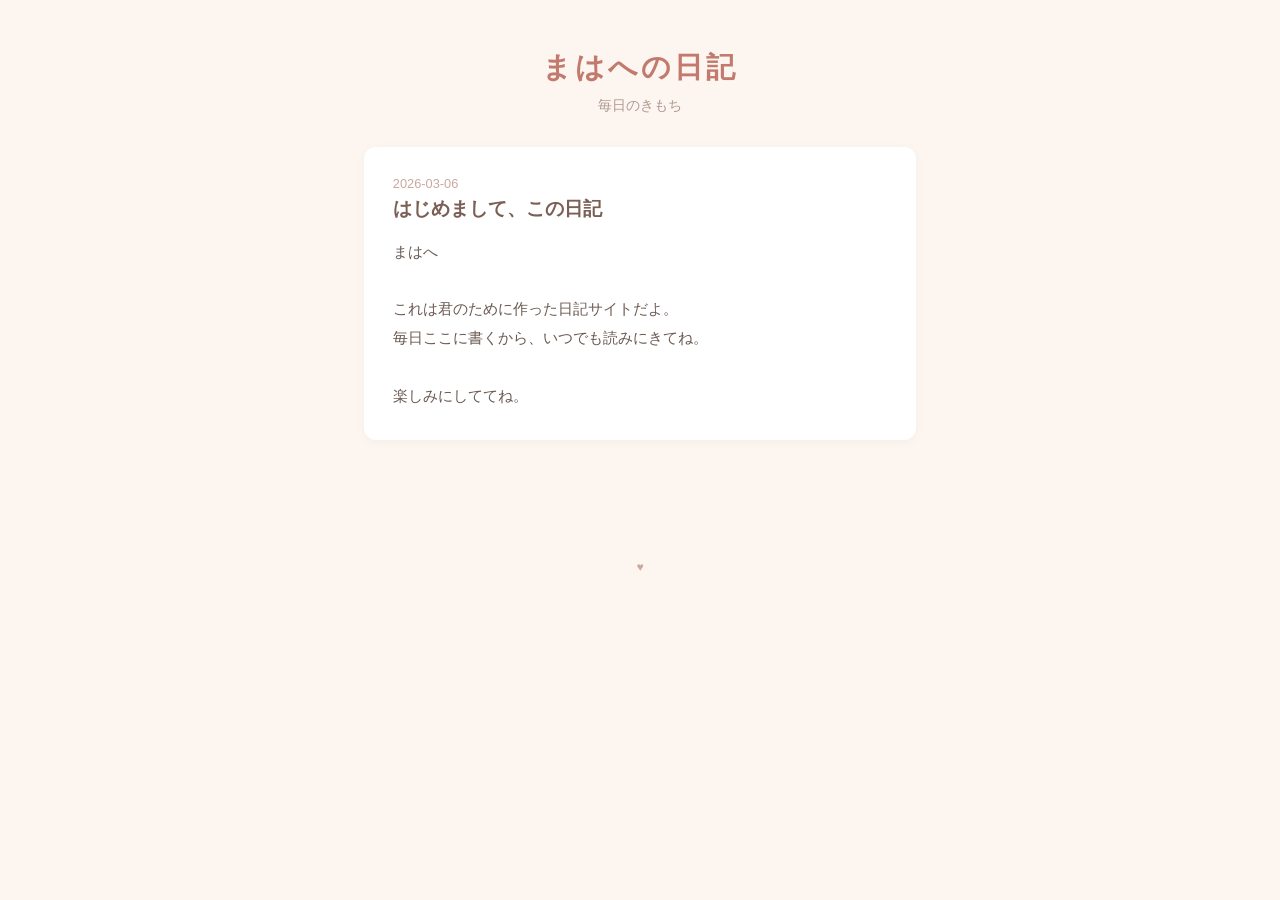
==== index.html @ f132eac3 "【初期化】日記サイト作成" ====
<!DOCTYPE html>
<html lang="ja">
<head>
  <meta charset="UTF-8">
  <meta name="viewport" content="width=device-width, initial-scale=1.0">
  <title>まはへの日記</title>
  <style>
    * { margin: 0; padding: 0; box-sizing: border-box; }

    body {
      font-family: "Hiragino Kaku Gothic ProN", "Noto Sans JP", sans-serif;
      background: #fdf6f0;
      color: #5a4a42;
      min-height: 100vh;
    }

    header {
      text-align: center;
      padding: 3rem 1rem 2rem;
    }

    header h1 {
      font-size: 1.8rem;
      font-weight: 600;
      color: #c27a6e;
      letter-spacing: 0.1em;
    }

    header p {
      margin-top: 0.5rem;
      font-size: 0.9rem;
      color: #b09a90;
    }

    main {
      max-width: 600px;
      margin: 0 auto;
      padding: 0 1.5rem 4rem;
    }

    .entry {
      background: #fff;
      border-radius: 12px;
      padding: 1.8rem;
      margin-bottom: 1.5rem;
      box-shadow: 0 2px 8px rgba(160, 130, 120, 0.08);
    }

    .entry-date {
      font-size: 0.8rem;
      color: #c9a99e;
      margin-bottom: 0.3rem;
    }

    .entry-title {
      font-size: 1.2rem;
      font-weight: 600;
      color: #7a5f55;
      margin-bottom: 1rem;
    }

    .entry-body {
      font-size: 0.95rem;
      line-height: 1.9;
      white-space: pre-line;
      color: #6b5a52;
    }

    .no-entries {
      text-align: center;
      padding: 3rem;
      color: #b09a90;
    }

    footer {
      text-align: center;
      padding: 2rem;
      font-size: 0.75rem;
      color: #c9a99e;
    }
  </style>
</head>
<body>
  <header>
    <h1>まはへの日記</h1>
    <p>毎日のきもち</p>
  </header>
  <main id="entries"></main>
  <footer>&hearts;</footer>
  <script src="entries.js"></script>
  <script>
    const main = document.getElementById("entries");

    if (!entries || entries.length === 0) {
      main.innerHTML = '<p class="no-entries">まだ日記がありません</p>';
    } else {
      entries.forEach(e => {
        const d = document.createElement("article");
        d.className = "entry";
        d.innerHTML = `
          <div class="entry-date">${e.date}</div>
          <div class="entry-title">${e.title}</div>
          <div class="entry-body">${e.body}</div>
        `;
        main.appendChild(d);
      });
    }
  </script>
</body>
</html>
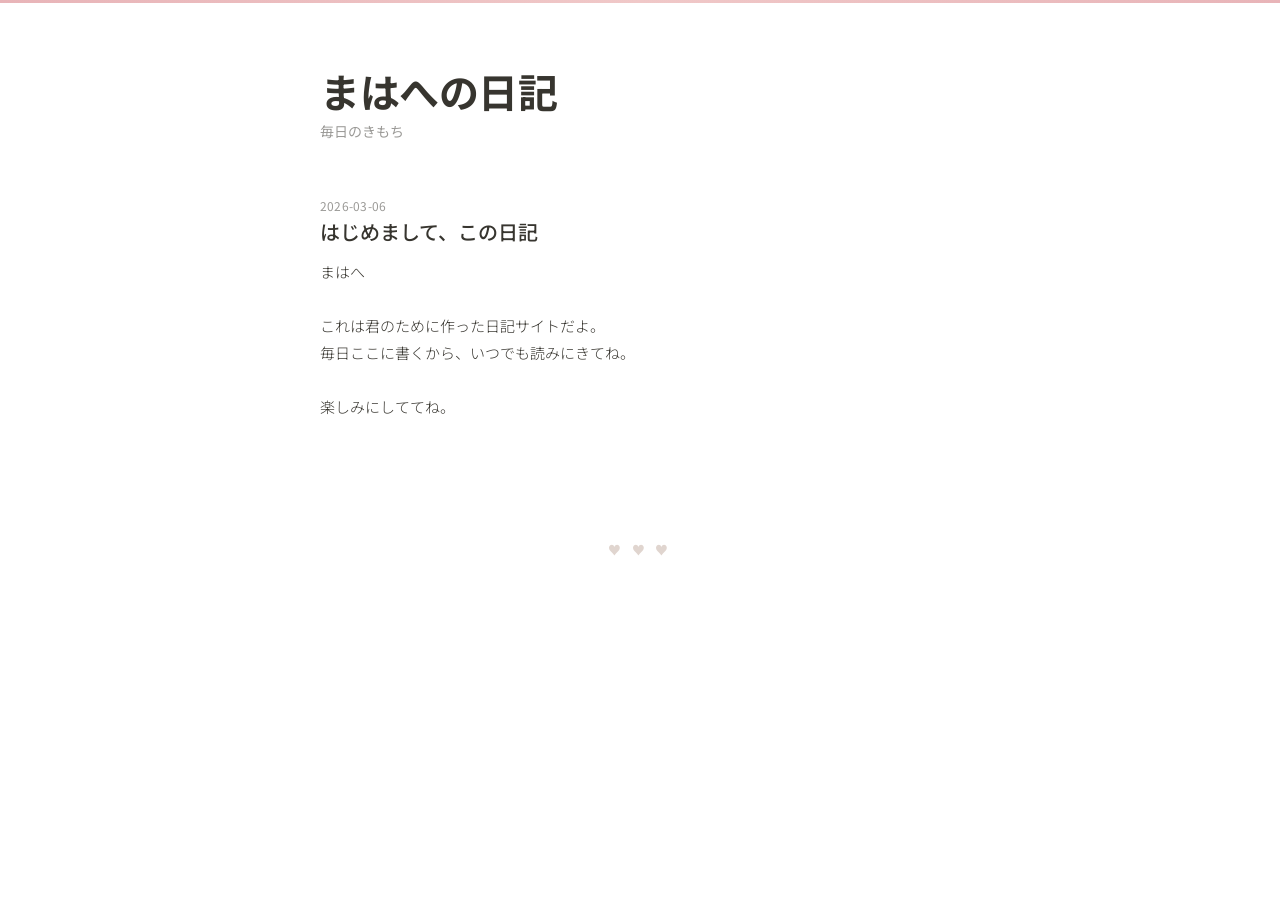
==== commit 251b3b82: "【修正】Notion風モバイルファーストデザイン" ====
--- a/index.html
+++ b/index.html
@@ -4,89 +4,117 @@
   <meta charset="UTF-8">
   <meta name="viewport" content="width=device-width, initial-scale=1.0">
   <title>まはへの日記</title>
+  <link rel="preconnect" href="https://fonts.googleapis.com">
+  <link rel="preconnect" href="https://fonts.gstatic.com" crossorigin>
+  <link href="https://fonts.googleapis.com/css2?family=Noto+Sans+JP:wght@300;400;500;700&display=swap" rel="stylesheet">
   <style>
     * { margin: 0; padding: 0; box-sizing: border-box; }
 
     body {
-      font-family: "Hiragino Kaku Gothic ProN", "Noto Sans JP", sans-serif;
-      background: #fdf6f0;
-      color: #5a4a42;
+      font-family: "Noto Sans JP", -apple-system, BlinkMacSystemFont, sans-serif;
+      background: #ffffff;
+      color: #37352f;
       min-height: 100vh;
+      -webkit-font-smoothing: antialiased;
+    }
+
+    /* Notion-style top accent bar */
+    .accent-bar {
+      height: 3px;
+      background: linear-gradient(90deg, #e8b4b8, #f0c8c8, #e8b4b8);
     }
 
     header {
-      text-align: center;
-      padding: 3rem 1rem 2rem;
+      max-width: 680px;
+      margin: 0 auto;
+      padding: 2.5rem 1.25rem 0;
     }
 
     header h1 {
-      font-size: 1.8rem;
-      font-weight: 600;
-      color: #c27a6e;
-      letter-spacing: 0.1em;
+      font-size: 2rem;
+      font-weight: 700;
+      color: #37352f;
+      letter-spacing: -0.01em;
+      line-height: 1.2;
     }
 
     header p {
-      margin-top: 0.5rem;
-      font-size: 0.9rem;
-      color: #b09a90;
+      margin-top: 0.4rem;
+      font-size: 0.875rem;
+      color: #9b9a97;
+      font-weight: 400;
     }
 
     main {
-      max-width: 600px;
+      max-width: 680px;
       margin: 0 auto;
-      padding: 0 1.5rem 4rem;
+      padding: 1.5rem 1.25rem 4rem;
     }
 
     .entry {
-      background: #fff;
-      border-radius: 12px;
-      padding: 1.8rem;
-      margin-bottom: 1.5rem;
-      box-shadow: 0 2px 8px rgba(160, 130, 120, 0.08);
+      padding: 1.5rem 0;
+      border-bottom: 1px solid #f0eeeb;
+    }
+
+    .entry:last-child {
+      border-bottom: none;
     }
 
     .entry-date {
-      font-size: 0.8rem;
-      color: #c9a99e;
-      margin-bottom: 0.3rem;
+      font-size: 0.75rem;
+      color: #9b9a97;
+      margin-bottom: 0.25rem;
+      font-weight: 400;
+      letter-spacing: 0.02em;
     }
 
     .entry-title {
-      font-size: 1.2rem;
-      font-weight: 600;
-      color: #7a5f55;
-      margin-bottom: 1rem;
+      font-size: 1.25rem;
+      font-weight: 500;
+      color: #37352f;
+      margin-bottom: 0.75rem;
+      line-height: 1.4;
     }
 
     .entry-body {
-      font-size: 0.95rem;
-      line-height: 1.9;
+      font-size: 0.9375rem;
+      line-height: 1.8;
       white-space: pre-line;
-      color: #6b5a52;
+      color: #37352f;
+      font-weight: 300;
     }
 
     .no-entries {
       text-align: center;
-      padding: 3rem;
-      color: #b09a90;
+      padding: 4rem 1rem;
+      color: #9b9a97;
+      font-size: 0.875rem;
     }
 
     footer {
       text-align: center;
-      padding: 2rem;
-      font-size: 0.75rem;
-      color: #c9a99e;
+      padding: 1.5rem;
+      font-size: 0.8rem;
+      color: #e0d5cf;
+      letter-spacing: 0.3em;
+    }
+
+    /* Mobile-first: already looks good. Slight tweaks for larger screens */
+    @media (min-width: 640px) {
+      header { padding-top: 4rem; }
+      header h1 { font-size: 2.5rem; }
+      .entry { padding: 2rem 0; }
     }
   </style>
 </head>
 <body>
+  <div class="accent-bar"></div>
   <header>
     <h1>まはへの日記</h1>
     <p>毎日のきもち</p>
   </header>
   <main id="entries"></main>
-  <footer>&hearts;</footer>
+  <footer>&hearts; &hearts; &hearts;</footer>
   <script src="entries.js"></script>
   <script>
     const main = document.getElementById("entries");
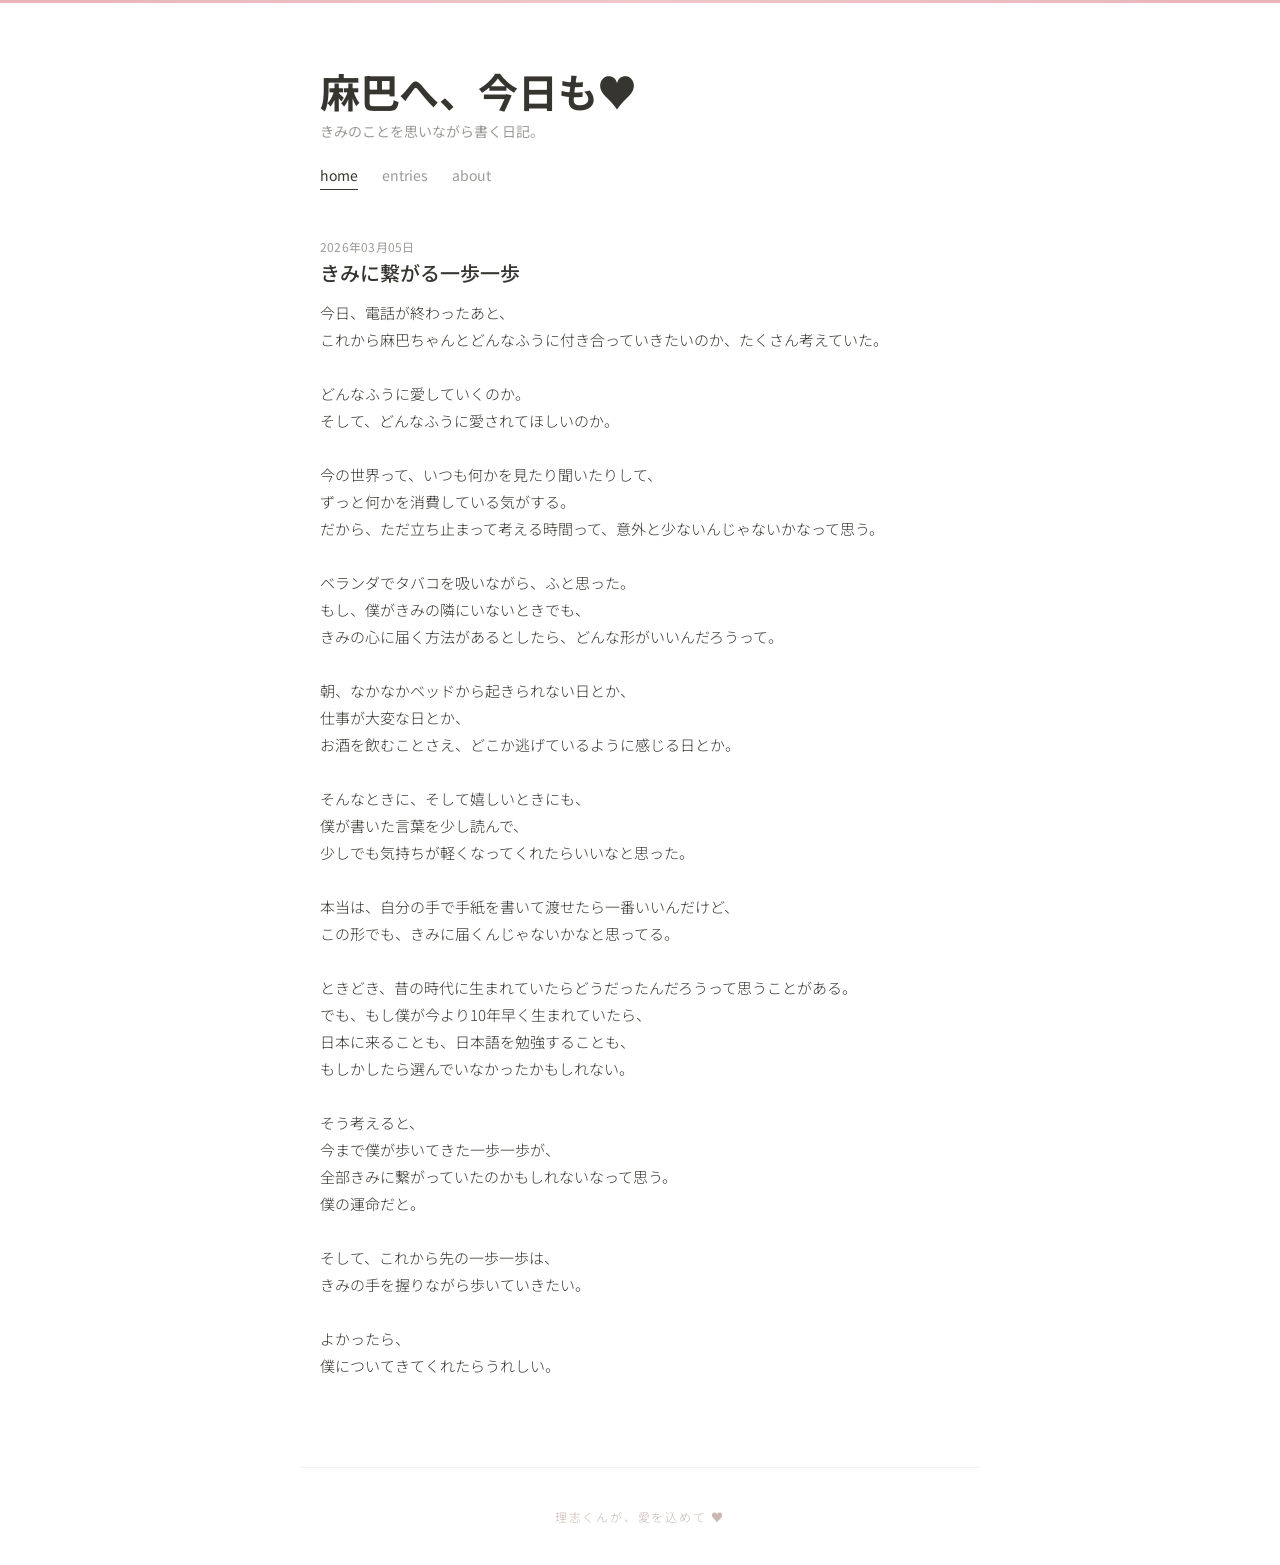
==== commit 15c70637: "【追加】ページ構成・ハートアニメーション・初回エントリー" ====
--- a/index.html
+++ b/index.html
@@ -3,135 +3,40 @@
 <head>
   <meta charset="UTF-8">
   <meta name="viewport" content="width=device-width, initial-scale=1.0">
-  <title>まはへの日記</title>
+  <title>麻巴へ、今日も♥</title>
   <link rel="preconnect" href="https://fonts.googleapis.com">
   <link rel="preconnect" href="https://fonts.gstatic.com" crossorigin>
   <link href="https://fonts.googleapis.com/css2?family=Noto+Sans+JP:wght@300;400;500;700&display=swap" rel="stylesheet">
-  <style>
-    * { margin: 0; padding: 0; box-sizing: border-box; }
-
-    body {
-      font-family: "Noto Sans JP", -apple-system, BlinkMacSystemFont, sans-serif;
-      background: #ffffff;
-      color: #37352f;
-      min-height: 100vh;
-      -webkit-font-smoothing: antialiased;
-    }
-
-    /* Notion-style top accent bar */
-    .accent-bar {
-      height: 3px;
-      background: linear-gradient(90deg, #e8b4b8, #f0c8c8, #e8b4b8);
-    }
-
-    header {
-      max-width: 680px;
-      margin: 0 auto;
-      padding: 2.5rem 1.25rem 0;
-    }
-
-    header h1 {
-      font-size: 2rem;
-      font-weight: 700;
-      color: #37352f;
-      letter-spacing: -0.01em;
-      line-height: 1.2;
-    }
-
-    header p {
-      margin-top: 0.4rem;
-      font-size: 0.875rem;
-      color: #9b9a97;
-      font-weight: 400;
-    }
-
-    main {
-      max-width: 680px;
-      margin: 0 auto;
-      padding: 1.5rem 1.25rem 4rem;
-    }
-
-    .entry {
-      padding: 1.5rem 0;
-      border-bottom: 1px solid #f0eeeb;
-    }
-
-    .entry:last-child {
-      border-bottom: none;
-    }
-
-    .entry-date {
-      font-size: 0.75rem;
-      color: #9b9a97;
-      margin-bottom: 0.25rem;
-      font-weight: 400;
-      letter-spacing: 0.02em;
-    }
-
-    .entry-title {
-      font-size: 1.25rem;
-      font-weight: 500;
-      color: #37352f;
-      margin-bottom: 0.75rem;
-      line-height: 1.4;
-    }
-
-    .entry-body {
-      font-size: 0.9375rem;
-      line-height: 1.8;
-      white-space: pre-line;
-      color: #37352f;
-      font-weight: 300;
-    }
-
-    .no-entries {
-      text-align: center;
-      padding: 4rem 1rem;
-      color: #9b9a97;
-      font-size: 0.875rem;
-    }
-
-    footer {
-      text-align: center;
-      padding: 1.5rem;
-      font-size: 0.8rem;
-      color: #e0d5cf;
-      letter-spacing: 0.3em;
-    }
-
-    /* Mobile-first: already looks good. Slight tweaks for larger screens */
-    @media (min-width: 640px) {
-      header { padding-top: 4rem; }
-      header h1 { font-size: 2.5rem; }
-      .entry { padding: 2rem 0; }
-    }
-  </style>
+  <link rel="stylesheet" href="style.css">
 </head>
 <body>
   <div class="accent-bar"></div>
   <header>
-    <h1>まはへの日記</h1>
-    <p>毎日のきもち</p>
+    <h1>麻巴へ、今日も&hearts;</h1>
+    <p class="subtitle">きみのことを思いながら書く日記。</p>
   </header>
-  <main id="entries"></main>
-  <footer>&hearts; &hearts; &hearts;</footer>
+  <nav>
+    <a href="index.html" class="active">home</a>
+    <a href="diary.html">entries</a>
+    <a href="about.html">about</a>
+  </nav>
+  <main id="latest"></main>
+  <footer>理志くんが、愛を込めて &hearts;</footer>
+  <script src="hearts.js"></script>
   <script src="entries.js"></script>
   <script>
-    const main = document.getElementById("entries");
-
+    const main = document.getElementById("latest");
     if (!entries || entries.length === 0) {
-      main.innerHTML = '<p class="no-entries">まだ日記がありません</p>';
+      main.innerHTML = '<p class="empty">まだ日記がありません</p>';
     } else {
-      entries.forEach(e => {
-        const d = document.createElement("article");
-        d.className = "entry";
-        d.innerHTML = `
-          <div class="entry-date">${e.date}</div>
+      const e = entries[0];
+      main.innerHTML = `
+        <article class="entry">
+          <div class="entry-date">${e.date.replace(/(\d{4})-(\d{2})-(\d{2})/, '$1年$2月$3日')}</div>
           <div class="entry-title">${e.title}</div>
           <div class="entry-body">${e.body}</div>
-        `;
-        main.appendChild(d);
-      });
+        </article>
+      `;
     }
   </script>
 </body>
--- a/style.css
+++ b/style.css
@@ -0,0 +1,186 @@
+* { margin: 0; padding: 0; box-sizing: border-box; }
+
+body {
+  font-family: "Noto Sans JP", -apple-system, BlinkMacSystemFont, sans-serif;
+  background: #ffffff;
+  color: #37352f;
+  min-height: 100vh;
+  -webkit-font-smoothing: antialiased;
+}
+
+.accent-bar {
+  height: 3px;
+  background: linear-gradient(90deg, #e8b4b8, #f0c8c8, #e8b4b8);
+}
+
+header {
+  max-width: 680px;
+  margin: 0 auto;
+  padding: 2.5rem 1.25rem 0;
+}
+
+header h1 {
+  font-size: 2rem;
+  font-weight: 700;
+  color: #37352f;
+  letter-spacing: -0.01em;
+  line-height: 1.2;
+}
+
+header .subtitle {
+  margin-top: 0.4rem;
+  font-size: 0.875rem;
+  color: #9b9a97;
+  font-weight: 400;
+}
+
+nav {
+  max-width: 680px;
+  margin: 0 auto;
+  padding: 1.5rem 1.25rem 0;
+  display: flex;
+  gap: 1.5rem;
+}
+
+nav a {
+  font-size: 0.875rem;
+  color: #9b9a97;
+  text-decoration: none;
+  padding-bottom: 0.25rem;
+  transition: color 0.15s;
+}
+
+nav a:hover,
+nav a.active {
+  color: #37352f;
+  border-bottom: 1.5px solid #37352f;
+}
+
+main {
+  max-width: 680px;
+  margin: 0 auto;
+  padding: 1.5rem 1.25rem 4rem;
+}
+
+/* About page */
+.about {
+  font-size: 0.9375rem;
+  line-height: 1.9;
+  color: #37352f;
+  font-weight: 300;
+  white-space: pre-line;
+  padding: 1rem 0;
+}
+
+/* Dates list */
+.date-list {
+  list-style: none;
+}
+
+.date-list li {
+  border-bottom: 1px solid #f0eeeb;
+}
+
+.date-list a {
+  display: flex;
+  justify-content: space-between;
+  align-items: center;
+  padding: 1rem 0;
+  text-decoration: none;
+  color: #37352f;
+  transition: color 0.15s;
+}
+
+.date-list a:hover {
+  color: #c27a6e;
+}
+
+.date-list .date-label {
+  font-size: 0.8125rem;
+  color: #9b9a97;
+  min-width: 8rem;
+}
+
+.date-list .date-title {
+  flex: 1;
+  font-size: 0.9375rem;
+  font-weight: 400;
+}
+
+.date-list .date-arrow {
+  color: #d3d1cb;
+  font-size: 0.75rem;
+  margin-left: 1rem;
+}
+
+/* Single entry view */
+.entry {
+  padding: 1.5rem 0;
+}
+
+.entry-date {
+  font-size: 0.75rem;
+  color: #9b9a97;
+  margin-bottom: 0.25rem;
+  font-weight: 400;
+  letter-spacing: 0.02em;
+}
+
+.entry-title {
+  font-size: 1.25rem;
+  font-weight: 500;
+  color: #37352f;
+  margin-bottom: 0.75rem;
+  line-height: 1.4;
+}
+
+.entry-body {
+  font-size: 0.9375rem;
+  line-height: 1.8;
+  white-space: pre-line;
+  color: #37352f;
+  font-weight: 300;
+}
+
+.back-link {
+  display: inline-block;
+  margin-top: 2rem;
+  font-size: 0.8125rem;
+  color: #9b9a97;
+  text-decoration: none;
+}
+
+.back-link:hover {
+  color: #37352f;
+}
+
+footer {
+  text-align: center;
+  padding: 2.5rem 1rem;
+  font-size: 0.75rem;
+  color: #c9b8b0;
+  letter-spacing: 0.15em;
+  font-weight: 300;
+  border-top: 1px solid #f5f0ed;
+  max-width: 680px;
+  margin: 0 auto;
+}
+
+.empty {
+  text-align: center;
+  padding: 4rem 1rem;
+  color: #9b9a97;
+  font-size: 0.875rem;
+}
+
+@keyframes floatUp {
+  0% { transform: translateY(0) scale(1); opacity: 0; }
+  10% { opacity: 1; }
+  70% { opacity: 0.8; }
+  100% { transform: translateY(-105vh) scale(0.8); opacity: 0; }
+}
+
+@media (min-width: 640px) {
+  header { padding-top: 4rem; }
+  header h1 { font-size: 2.5rem; }
+}
